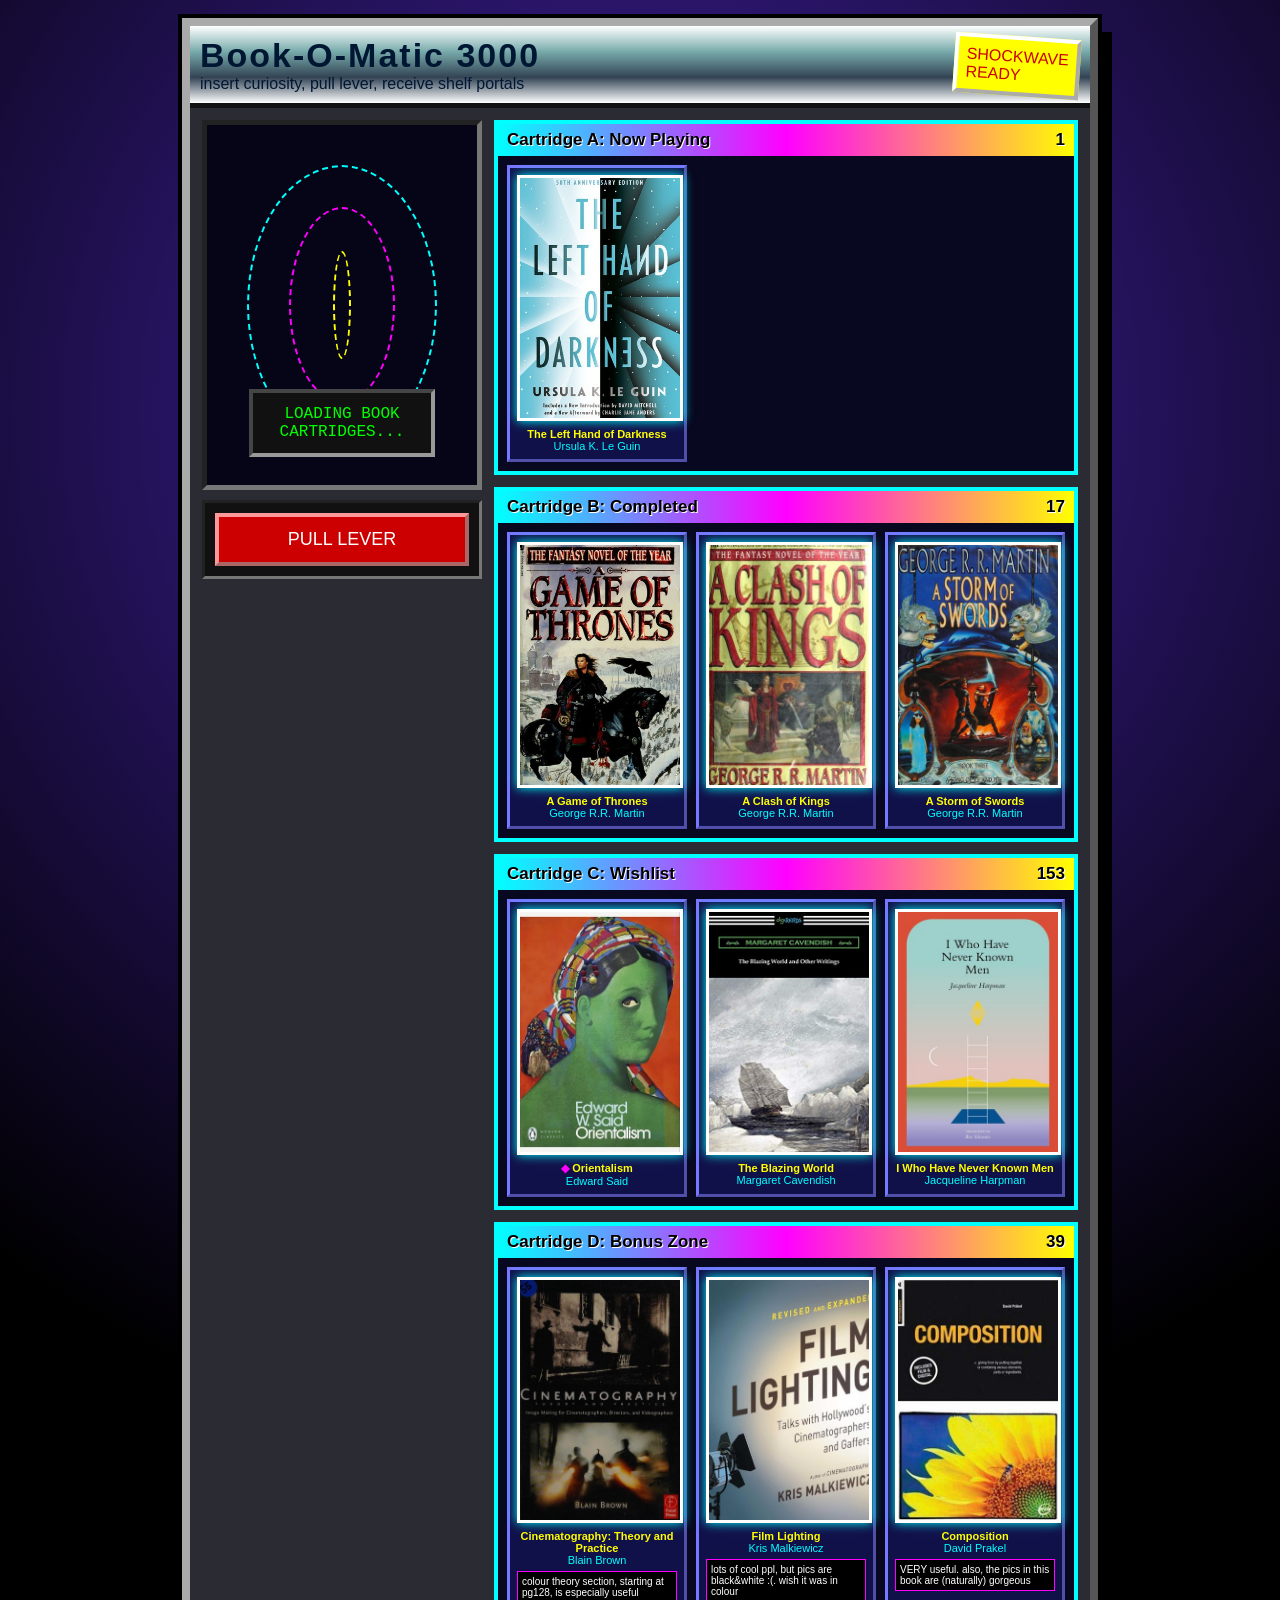
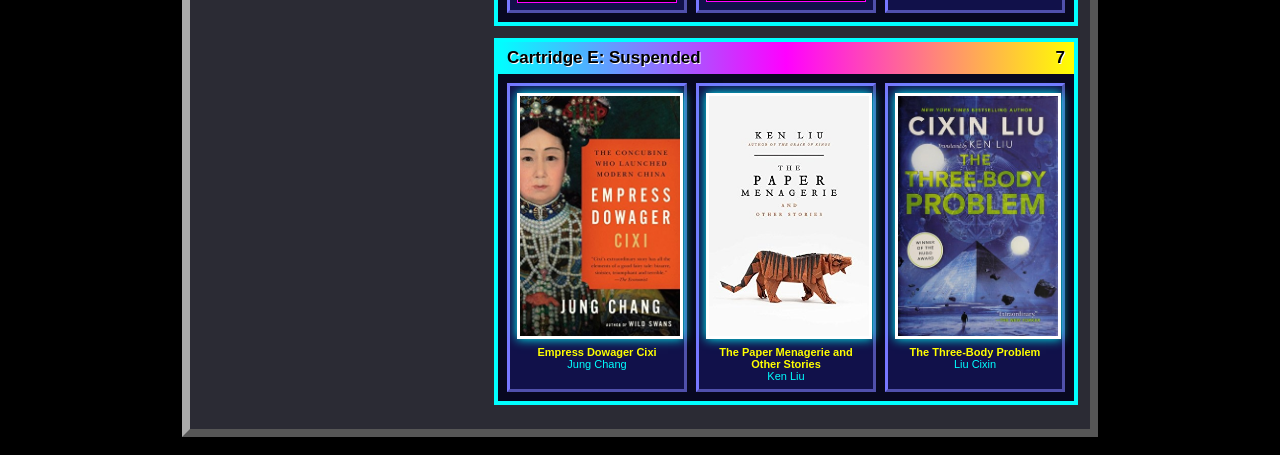
==== sample10/index.html @ a68fd9d5 "new demo UIs" ====
<!DOCTYPE html>
<html lang="en">
<head>
<meta charset="UTF-8">
<title>Book-O-Matic Shockwave Kiosk</title>
<style>
body{margin:0;background:#000;color:white;font-family:Arial Black,Impact,sans-serif;background-image:radial-gradient(circle at 50% 20%,#4422aa,#000 60%);padding:18px}
.kiosk{width:900px;margin:auto;border:8px outset #aaa;background:#2b2b34;box-shadow:0 0 0 4px #000,14px 14px 0 #000}
.chrome{background:linear-gradient(#fff,#7aa,#345,#fff);color:#001733;padding:10px;border-bottom:5px solid #111}.chrome h1{margin:0;font-size:34px;letter-spacing:2px}.badge{float:right;background:#ff0;color:#c00;border:4px outset #fff;padding:8px;transform:rotate(4deg)}
.machine{display:grid;grid-template-columns:280px 1fr;gap:12px;padding:12px}.wheel{height:360px;background:#050517;border:5px inset #777;position:relative;overflow:hidden}
.orbit{position:absolute;inset:40px;border:2px dashed #0ff;border-radius:50%;animation:spin 12s linear infinite}.orbit:nth-child(2){inset:82px;border-color:#f0f;animation-duration:8s}.orbit:nth-child(3){inset:126px;border-color:#ff0;animation-duration:5s}@keyframes spin{to{transform:rotate(360deg)}}
.slot{position:absolute;left:42px;right:42px;bottom:28px;background:#111;border:4px inset #999;color:#0f0;font-family:"Courier New",monospace;text-align:center;padding:12px}
.lever{margin-top:10px;background:#111;border:3px inset #777;padding:10px}.lever span{display:block;background:#c00;color:#fff;border:4px outset #f99;text-align:center;padding:12px;font-size:18px}
.shelf{border:4px solid #0ff;background:#080820;margin-bottom:12px}.shelf h2{margin:0;background:linear-gradient(90deg,#0ff,#f0f,#ff0);color:#000;padding:6px 9px;font-size:17px;text-shadow:1px 1px #fff}.count{float:right}
.books{display:grid;grid-template-columns:repeat(3,1fr);gap:9px;padding:9px}.book{background:#11114a;border:3px outset #77f;padding:7px;text-align:center;font-family:Arial,Helvetica,sans-serif;font-size:11px}.book img{width:100%;aspect-ratio:2/3;object-fit:cover;border:3px solid #fff;box-shadow:0 0 10px #0ff}.t{color:#ff0;font-weight:bold;margin-top:5px}.a{color:#0ff}.c{font-size:10px;background:#000;border:1px solid #f0f;margin-top:5px;padding:4px;text-align:left}.star{color:#f0f}
</style>
</head>
<body>
<div class="kiosk"><div class="chrome"><span class="badge">SHOCKWAVE<br>READY</span><h1>Book-O-Matic 3000</h1>insert curiosity, pull lever, receive shelf portals</div><div class="machine"><aside><div class="wheel"><div class="orbit"></div><div class="orbit"></div><div class="orbit"></div><div class="slot">LOADING BOOK CARTRIDGES...</div></div><div class="lever"><span>PULL LEVER</span></div></aside><main id="shelves"></main></div></div>
<script>
const SHELVES=[['currently-reading','Cartridge A: Now Playing'],['read','Cartridge B: Completed'],['want-to-read','Cartridge C: Wishlist'],['marinating','Cartridge D: Bonus Zone'],['on-hold','Cartridge E: Suspended']];
function esc(s){const d=document.createElement('div');d.textContent=s??'';return d.innerHTML}
fetch('../books.json').then(r=>r.json()).then(books=>{const root=document.getElementById('shelves');SHELVES.forEach(([id,label])=>{const all=books.filter(b=>b.shelf===id),items=all.slice(0,3);if(!all.length)return;const sec=document.createElement('section');sec.className='shelf';sec.innerHTML=`<h2>${label}<span class="count">${all.length}</span></h2><div class="books">${items.map(b=>`<div class="book"><img src="../${esc(b.cover)}" alt=""><div class="t">${b.starred?'<span class="star">◆</span> ':''}${esc(b.title)}</div><div class="a">${esc(b.author)}</div>${b.comment?`<div class="c">${esc(b.comment)}</div>`:''}</div>`).join('')}</div>`;root.appendChild(sec)})});
</script>
</body>
</html>
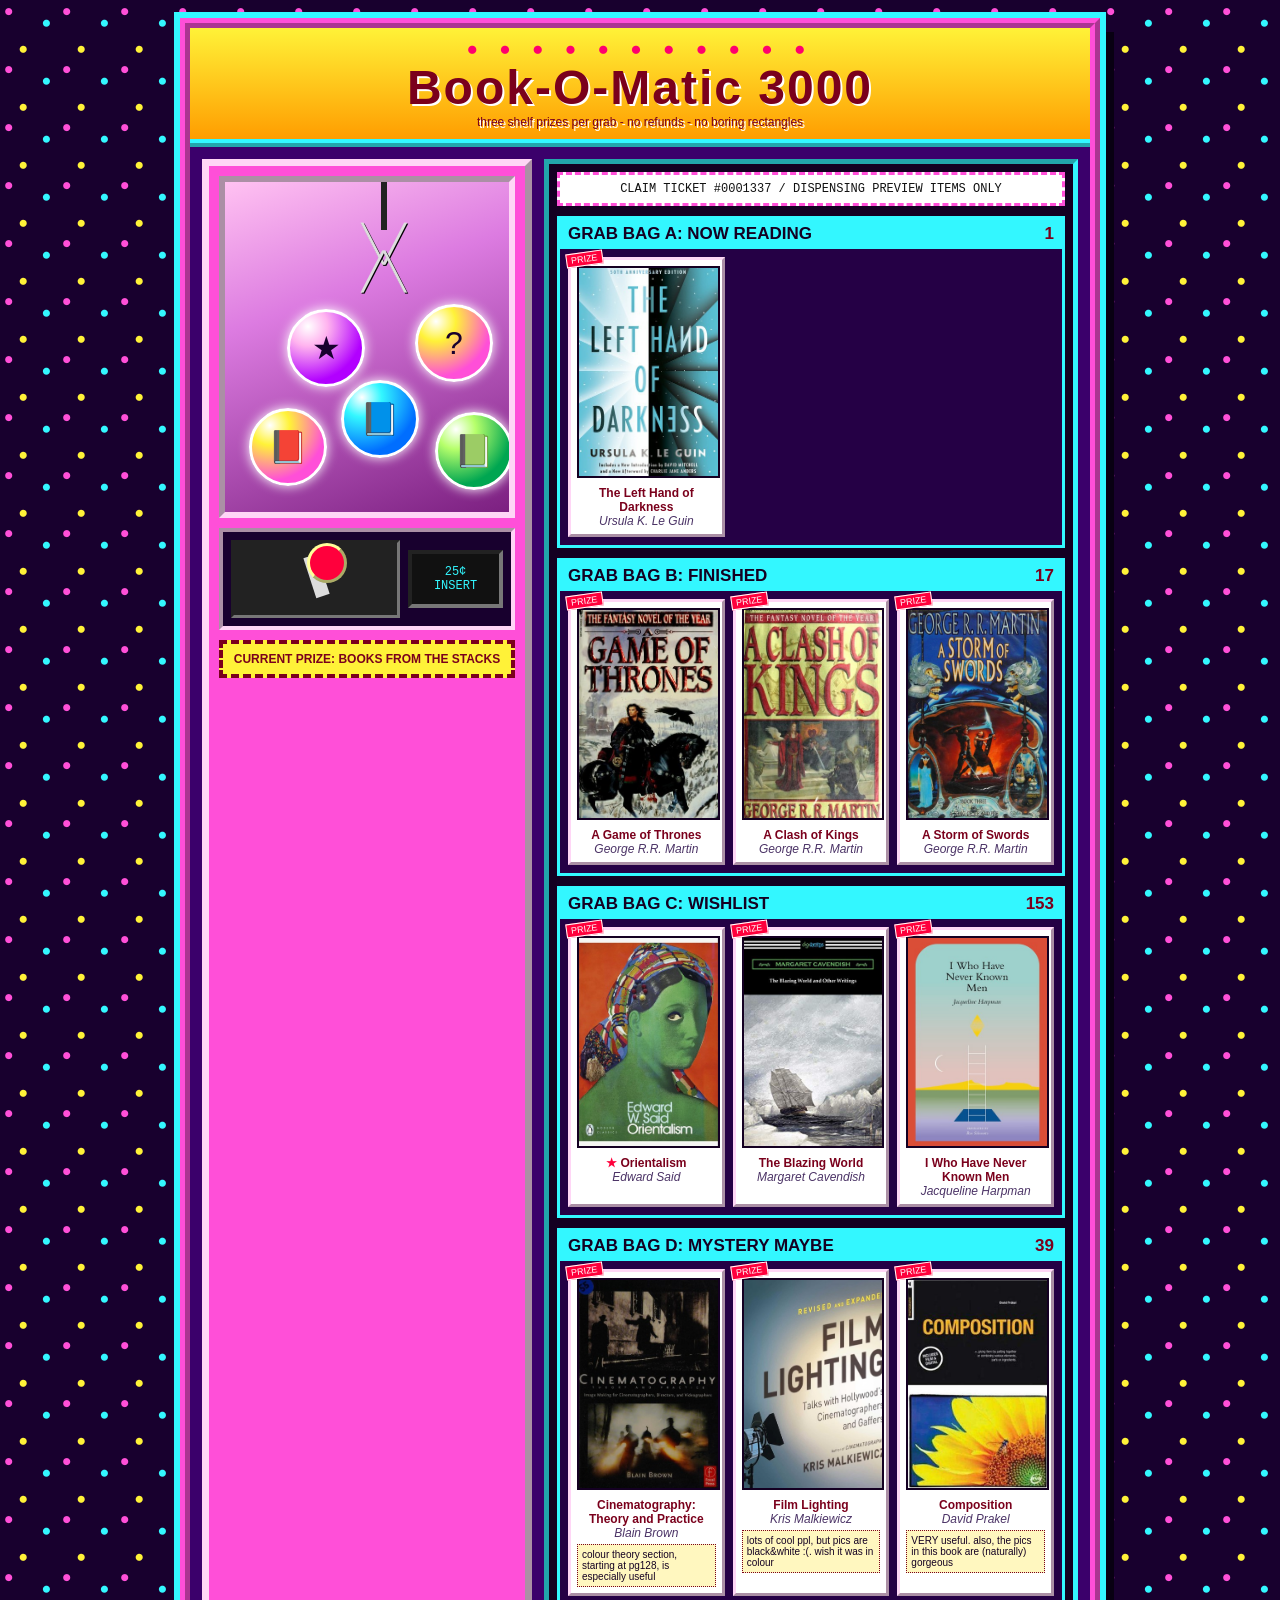
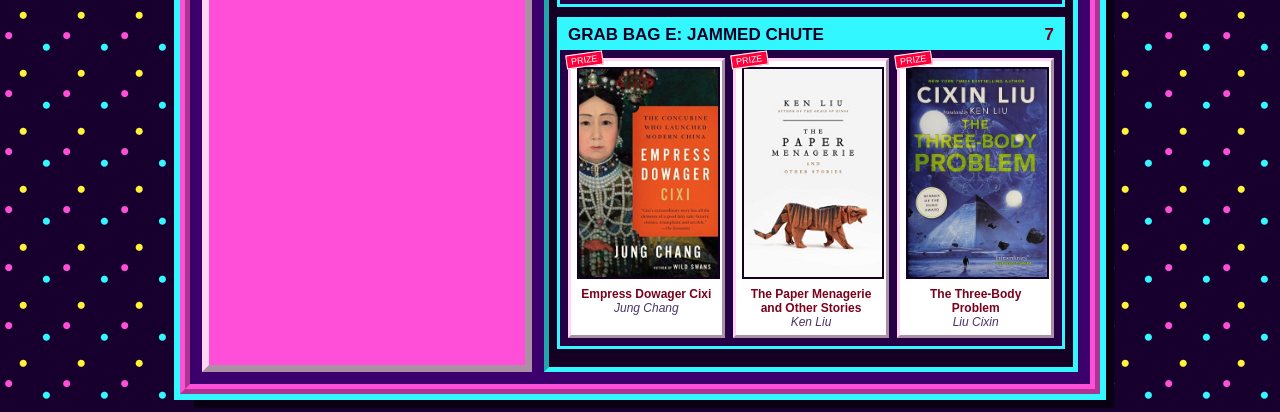
==== commit d444c422: "new samples" ====
--- a/sample10/index.html
+++ b/sample10/index.html
@@ -2,25 +2,57 @@
 <html lang="en">
 <head>
 <meta charset="UTF-8">
-<title>Book-O-Matic Shockwave Kiosk</title>
+<title>Book-O-Matic 3000 Prize Machine</title>
 <style>
-body{margin:0;background:#000;color:white;font-family:Arial Black,Impact,sans-serif;background-image:radial-gradient(circle at 50% 20%,#4422aa,#000 60%);padding:18px}
-.kiosk{width:900px;margin:auto;border:8px outset #aaa;background:#2b2b34;box-shadow:0 0 0 4px #000,14px 14px 0 #000}
-.chrome{background:linear-gradient(#fff,#7aa,#345,#fff);color:#001733;padding:10px;border-bottom:5px solid #111}.chrome h1{margin:0;font-size:34px;letter-spacing:2px}.badge{float:right;background:#ff0;color:#c00;border:4px outset #fff;padding:8px;transform:rotate(4deg)}
-.machine{display:grid;grid-template-columns:280px 1fr;gap:12px;padding:12px}.wheel{height:360px;background:#050517;border:5px inset #777;position:relative;overflow:hidden}
-.orbit{position:absolute;inset:40px;border:2px dashed #0ff;border-radius:50%;animation:spin 12s linear infinite}.orbit:nth-child(2){inset:82px;border-color:#f0f;animation-duration:8s}.orbit:nth-child(3){inset:126px;border-color:#ff0;animation-duration:5s}@keyframes spin{to{transform:rotate(360deg)}}
-.slot{position:absolute;left:42px;right:42px;bottom:28px;background:#111;border:4px inset #999;color:#0f0;font-family:"Courier New",monospace;text-align:center;padding:12px}
-.lever{margin-top:10px;background:#111;border:3px inset #777;padding:10px}.lever span{display:block;background:#c00;color:#fff;border:4px outset #f99;text-align:center;padding:12px;font-size:18px}
-.shelf{border:4px solid #0ff;background:#080820;margin-bottom:12px}.shelf h2{margin:0;background:linear-gradient(90deg,#0ff,#f0f,#ff0);color:#000;padding:6px 9px;font-size:17px;text-shadow:1px 1px #fff}.count{float:right}
-.books{display:grid;grid-template-columns:repeat(3,1fr);gap:9px;padding:9px}.book{background:#11114a;border:3px outset #77f;padding:7px;text-align:center;font-family:Arial,Helvetica,sans-serif;font-size:11px}.book img{width:100%;aspect-ratio:2/3;object-fit:cover;border:3px solid #fff;box-shadow:0 0 10px #0ff}.t{color:#ff0;font-weight:bold;margin-top:5px}.a{color:#0ff}.c{font-size:10px;background:#000;border:1px solid #f0f;margin-top:5px;padding:4px;text-align:left}.star{color:#f0f}
+body{margin:0;background:#18002e;color:#fff;font-family:"Comic Sans MS",Tahoma,sans-serif;font-size:12px;background-image:radial-gradient(circle at 15% 20%,#ff4fd8 0 3px,transparent 4px),radial-gradient(circle at 80% 40%,#33f7ff 0 3px,transparent 4px),radial-gradient(circle at 40% 85%,#fff238 0 3px,transparent 4px);background-size:58px 58px;padding:18px}
+.arcade{width:900px;margin:auto;border:10px ridge #ff4fd8;background:#3b006b;box-shadow:0 0 0 6px #33f7ff,14px 14px 0 #080012}
+.marquee{text-align:center;background:linear-gradient(#fff238,#ff9d00);color:#7a001c;border-bottom:8px ridge #33f7ff;padding:10px;text-shadow:2px 2px #fff}
+.marquee h1{font-family:Impact,"Arial Black",sans-serif;font-size:48px;margin:0;letter-spacing:2px}.marquee .bulbs{font-size:19px;letter-spacing:8px;color:#ff006e;text-shadow:none;animation:blink .8s steps(2) infinite}@keyframes blink{50%{opacity:.25}}
+.machine{display:grid;grid-template-columns:330px 1fr;gap:12px;padding:12px}
+.cab{background:#ff4fd8;border:7px outset #ffd6f6;padding:10px;color:#18002e}
+.glass{height:330px;background:linear-gradient(160deg,rgba(255,255,255,.65),rgba(116,255,250,.25) 35%,rgba(36,0,70,.6));border:6px inset #ffd6f6;position:relative;overflow:hidden}
+.claw{position:absolute;left:128px;top:0;width:62px;height:94px;animation:claw 4s ease-in-out infinite}.cord{width:6px;height:48px;background:#222;margin:auto}.hand{text-align:center;font-size:36px;line-height:28px;color:#ddd;text-shadow:1px 1px #000}@keyframes claw{0%,100%{transform:translateX(-65px)}50%{transform:translateX(78px) translateY(34px)}}
+.capsule{position:absolute;width:72px;height:72px;border-radius:50%;background:radial-gradient(circle at 25% 20%,#fff,#fff238 25%,#ff4fd8 70%);border:3px solid #fff;box-shadow:0 0 12px #fff;text-align:center;font-size:32px;line-height:72px}.c1{left:24px;bottom:26px}.c2{left:116px;bottom:54px;background:radial-gradient(circle at 25% 20%,#fff,#33f7ff 25%,#006eff 70%)}.c3{left:210px;bottom:22px;background:radial-gradient(circle at 25% 20%,#fff,#b6ff6b 25%,#00a651 70%)}.c4{left:62px;bottom:125px;background:radial-gradient(circle at 25% 20%,#fff,#ffb3ef 25%,#b200ff 70%)}.c5{left:190px;bottom:130px}
+.controls{margin-top:10px;background:#18002e;color:#fff;border:4px inset #ffd6f6;padding:8px;display:grid;grid-template-columns:1fr 95px;gap:8px;align-items:center}
+.joy{height:72px;background:#222;border:3px inset #777;position:relative}.stick{width:14px;height:42px;background:#ddd;position:absolute;left:50%;top:11px;transform:rotate(-18deg);transform-origin:bottom}.ball{width:34px;height:34px;border-radius:50%;background:#ff003c;position:absolute;left:45%;top:0;border:3px outset #ff9}
+.coin{background:#111;border:4px inset #777;text-align:center;color:#33f7ff;padding:11px 4px;font-family:"Courier New",monospace}
+.prize{background:#fff238;color:#7a001c;border:4px dashed #7a001c;text-align:center;font-weight:bold;margin-top:10px;padding:8px}
+.display{background:#140022;border:5px inset #33f7ff;padding:8px;min-height:565px}
+.ticket{background:#fff;color:#111;border:3px dashed #ff4fd8;margin-bottom:10px;padding:7px;font-family:"Courier New",monospace;text-align:center}
+.shelf{background:#250045;border:3px solid #33f7ff;margin-bottom:10px}.shelf h2{margin:0;background:#33f7ff;color:#140022;padding:5px 8px;font-size:17px;text-transform:uppercase}.count{float:right;color:#7a001c}
+.books{display:grid;grid-template-columns:repeat(3,1fr);gap:8px;padding:8px}.book{background:#fff;color:#140022;border:3px outset #ffd6f6;padding:6px;text-align:center;position:relative}.book:before{content:"PRIZE";position:absolute;left:-5px;top:-8px;background:#ff003c;color:#fff;font-size:9px;padding:1px 4px;border:1px solid #fff;transform:rotate(-8deg)}
+.book img{width:100%;aspect-ratio:2/3;object-fit:cover;border:2px solid #140022}.t{font-weight:bold;color:#7a001c;margin-top:5px}.a{font-style:italic;color:#4b3366}.c{font-size:10px;background:#fff7bf;border:1px dotted #7a001c;margin-top:4px;padding:4px;text-align:left}.star{color:#ff003c}
 </style>
 </head>
 <body>
-<div class="kiosk"><div class="chrome"><span class="badge">SHOCKWAVE<br>READY</span><h1>Book-O-Matic 3000</h1>insert curiosity, pull lever, receive shelf portals</div><div class="machine"><aside><div class="wheel"><div class="orbit"></div><div class="orbit"></div><div class="orbit"></div><div class="slot">LOADING BOOK CARTRIDGES...</div></div><div class="lever"><span>PULL LEVER</span></div></aside><main id="shelves"></main></div></div>
+<div class="arcade">
+  <div class="marquee">
+    <div class="bulbs">● ● ● ● ● ● ● ● ● ● ●</div>
+    <h1>Book-O-Matic 3000</h1>
+    <div>three shelf prizes per grab - no refunds - no boring rectangles</div>
+  </div>
+  <div class="machine">
+    <aside class="cab">
+      <div class="glass">
+        <div class="claw"><div class="cord"></div><div class="hand">╲╱<br>╱╲</div></div>
+        <div class="capsule c1">📕</div><div class="capsule c2">📘</div><div class="capsule c3">📗</div><div class="capsule c4">★</div><div class="capsule c5">?</div>
+      </div>
+      <div class="controls">
+        <div class="joy"><div class="stick"></div><div class="ball"></div></div>
+        <div class="coin">25¢<br>INSERT</div>
+      </div>
+      <div class="prize">CURRENT PRIZE: BOOKS FROM THE STACKS</div>
+    </aside>
+    <main class="display">
+      <div class="ticket">CLAIM TICKET #0001337 / DISPENSING PREVIEW ITEMS ONLY</div>
+      <div id="shelves"></div>
+    </main>
+  </div>
+</div>
 <script>
-const SHELVES=[['currently-reading','Cartridge A: Now Playing'],['read','Cartridge B: Completed'],['want-to-read','Cartridge C: Wishlist'],['marinating','Cartridge D: Bonus Zone'],['on-hold','Cartridge E: Suspended']];
+const SHELVES=[['currently-reading','Grab Bag A: Now Reading'],['read','Grab Bag B: Finished'],['want-to-read','Grab Bag C: Wishlist'],['marinating','Grab Bag D: Mystery Maybe'],['on-hold','Grab Bag E: Jammed Chute']];
 function esc(s){const d=document.createElement('div');d.textContent=s??'';return d.innerHTML}
-fetch('../books.json').then(r=>r.json()).then(books=>{const root=document.getElementById('shelves');SHELVES.forEach(([id,label])=>{const all=books.filter(b=>b.shelf===id),items=all.slice(0,3);if(!all.length)return;const sec=document.createElement('section');sec.className='shelf';sec.innerHTML=`<h2>${label}<span class="count">${all.length}</span></h2><div class="books">${items.map(b=>`<div class="book"><img src="../${esc(b.cover)}" alt=""><div class="t">${b.starred?'<span class="star">◆</span> ':''}${esc(b.title)}</div><div class="a">${esc(b.author)}</div>${b.comment?`<div class="c">${esc(b.comment)}</div>`:''}</div>`).join('')}</div>`;root.appendChild(sec)})});
+fetch('../books.json').then(r=>r.json()).then(books=>{const root=document.getElementById('shelves');SHELVES.forEach(([id,label])=>{const all=books.filter(b=>b.shelf===id),items=all.slice(0,3);if(!all.length)return;const sec=document.createElement('section');sec.className='shelf';sec.innerHTML=`<h2>${label}<span class="count">${all.length}</span></h2><div class="books">${items.map(b=>`<div class="book"><img src="../${esc(b.cover)}" alt="${esc(b.title)}"><div class="t">${b.starred?'<span class="star">★</span> ':''}${esc(b.title)}</div><div class="a">${esc(b.author)}</div>${b.comment?`<div class="c">${esc(b.comment)}</div>`:''}</div>`).join('')}</div>`;root.appendChild(sec)})});
 </script>
 </body>
 </html>
